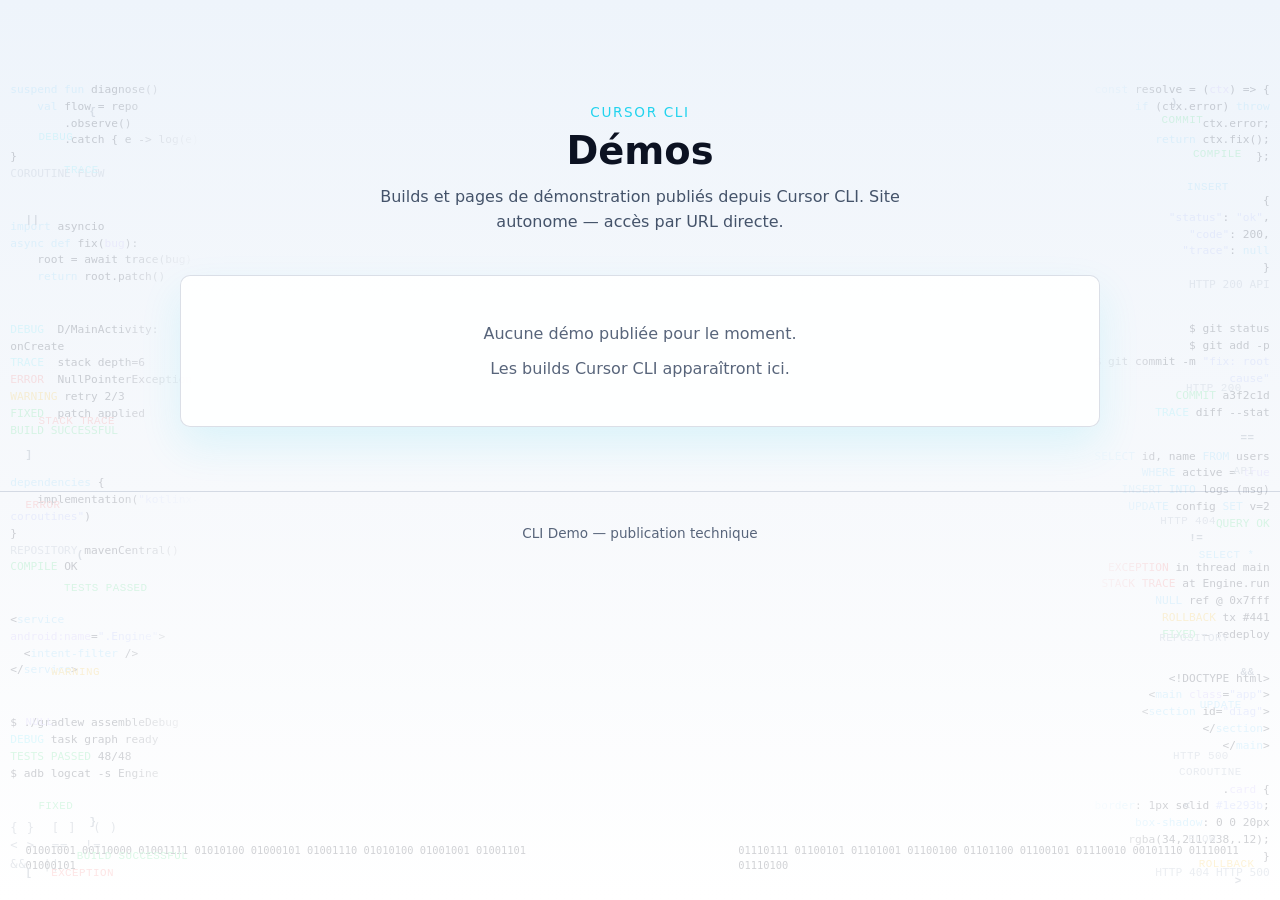
==== index.html @ 3b95309a "Add autonomous GitHub Pages mini-site for Cursor CLI demos. Empty catalog with portfolio-matched vis" ====
<!DOCTYPE html>
<html lang="fr">
<head>
    <meta charset="UTF-8">
    <meta name="viewport" content="width=device-width, initial-scale=1.0">
    <meta name="theme-color" content="#0a0e1a">
    <meta name="color-scheme" content="light dark">
    <meta name="robots" content="noindex, nofollow">
    <meta name="description" content="Catalogue de démonstrations produites via Cursor CLI.">
    <title>CLI Demo</title>
    <link rel="icon" href="assets/favicon.svg" type="image/svg+xml">
    <script src="js/theme.js"></script>
    <link rel="stylesheet" href="css/themes.css">
    <link rel="stylesheet" href="css/site.css">
    <link rel="stylesheet" href="css/bg-layout.css">
    <link rel="stylesheet" href="css/interactive.css">
    <link rel="stylesheet" href="css/demo.css">
</head>
<body>
    <script src="js/site-bg.js"></script>

    <main class="site-main">
        <header class="demo-hero">
            <p class="demo-hero__eyebrow">Cursor CLI</p>
            <h1>Démos</h1>
            <p class="demo-hero__lead">
                Builds et pages de démonstration publiés depuis Cursor CLI.
                Site autonome — accès par URL directe.
            </p>
        </header>

        <section id="demoGrid" class="demo-grid" aria-live="polite" aria-busy="true">
            <div class="demo-empty" role="status">
                <p>Chargement…</p>
            </div>
        </section>
    </main>

    <footer class="site-footer">
        <p>CLI Demo — publication technique</p>
    </footer>

    <script src="js/catalog.js"></script>
</body>
</html>
---- css/themes.css ----
/* ── Variables de thème Weidler Studio ──
   Nuit (:root) et jour (html[data-theme="day"]).
   Couleurs composants : site.css · Interactions : interactive.css */

/* ── Thème nuit (défaut) ── */
:root,
html[data-theme="night"],
html[data-theme="auto"][data-theme-effective="night"] {
    --bg-deep: #060810;
    --bg-top: #0c1222;
    --bg-gradient-end: #040608;
    --bg-surface: rgba(14, 20, 36, 0.72);
    --bg-card: rgba(12, 18, 32, 0.85);
    --border: rgba(56, 80, 120, 0.35);
    --text: #f0f4ff;
    --text-muted: #94a3b8;
    --text-muted-soft: #b4c1d3;
    --lead-color: #cbd5e1;
    --accent: #22d3ee;
    --accent-dim: #0891b2;
    --accent-violet: #8b5cf6;
    --accent-glow: rgba(34, 211, 238, 0.18);
    --accent-soft: rgba(34, 211, 238, 0.1);
    --glow-cyan: 0 0 20px rgba(34, 211, 238, 0.18), 0 0 40px rgba(34, 211, 238, 0.06);
    --glow-violet: 0 0 20px rgba(139, 92, 246, 0.18), 0 0 40px rgba(139, 92, 246, 0.06);
    --glow-blue: 0 0 20px rgba(59, 130, 246, 0.18), 0 0 40px rgba(59, 130, 246, 0.06);
    --badge-dev: #c9a227;
    --badge-soon: #64748b;
    --badge-tool: #3b82f6;
    --header-bg: rgba(8, 12, 22, 0.92);
    --surface-color: #1b2234;
    --preferences-text: #ffffff;
    --btn-primary-bg: linear-gradient(180deg, rgba(16, 38, 68, 0.92) 0%, rgba(10, 24, 46, 0.96) 100%);
    --btn-primary-bg-hover: linear-gradient(180deg, rgba(20, 48, 82, 0.96) 0%, rgba(14, 30, 54, 1) 100%);
    --btn-primary-border: rgba(34, 211, 238, 0.52);
    --btn-primary-border-hover: rgba(34, 211, 238, 0.72);
    --btn-secondary-bg: rgba(8, 12, 24, 0.5);
    --btn-secondary-border: rgba(139, 92, 246, 0.42);
    --lang-inactive: #9aa7bd;
    --lang-active-bg: #0f2a38;
    --lang-active-text: #f4fcff;
    --lang-toggle-bg: #0f2a38;
    --lang-toggle-border: #22d3ee;
    --dropdown-bg: rgba(12, 18, 32, 0.98);
    --panel-muted-bg: rgba(14, 20, 36, 0.52);
    --panel-muted-border: rgba(56, 80, 120, 0.28);
    --conclusion-bg: rgba(14, 20, 36, 0.48);
    --conclusion-border: rgba(56, 80, 120, 0.38);
    --conclusion-text: #dce3ed;
    --meta-theme-color: #0a0e1a;
}

/* ── Thème jour (+ Auto résolu en jour via data-theme-effective) ── */
html[data-theme="day"],
html[data-theme="auto"][data-theme-effective="day"] {
    --bg-deep: #f7f9fc;
    --bg-top: #eef4fb;
    --bg-gradient-end: #ffffff;
    --bg-surface: rgba(255, 255, 255, 0.78);
    --bg-card: rgba(255, 255, 255, 0.9);
    --border: rgba(93, 112, 145, 0.22);
    --text: #0c1222;
    --text-muted: #58657b;
    --text-muted-soft: #74839a;
    --lead-color: #44536a;
    --accent: #22d3ee;
    --accent-dim: #0891b2;
    --accent-violet: #8b5cf6;
    --accent-glow: rgba(34, 211, 238, 0.12);
    --accent-soft: rgba(34, 211, 238, 0.06);
    --glow-cyan: 0 18px 42px rgba(34, 211, 238, 0.12);
    --glow-violet: 0 18px 42px rgba(139, 92, 246, 0.1);
    --glow-blue: 0 18px 42px rgba(59, 130, 246, 0.12);
    --card-border: rgba(34, 211, 238, 0.18);
    --card-shadow: 0 12px 30px rgba(12, 18, 34, 0.06);
    --badge-dev: #b45309;
    --badge-soon: #64748b;
    --badge-tool: #2563eb;
    --header-bg: rgba(244, 248, 253, 0.92);
    --surface-color: #eef4fb;
    --preferences-text: #0c1222;
    --btn-primary-bg: linear-gradient(180deg, #ffffff 0%, #eef8ff 100%);
    --btn-primary-bg-hover: #22d3ee;
    --btn-primary-border: rgba(34, 211, 238, 0.45);
    --btn-primary-border-hover: #22d3ee;
    --btn-primary-text-hover: #ffffff;
    --btn-secondary-bg: rgba(255, 255, 255, 0.85);
    --btn-secondary-border: rgba(139, 92, 246, 0.35);
    --lang-inactive: #0c1222;
    --lang-active-bg: #22d3ee;
    --lang-active-text: #ffffff;
    --lang-toggle-bg: #e8f7fb;
    --lang-toggle-text: #0c1222;
    --lang-toggle-border: rgba(34, 211, 238, 0.35);
    --dropdown-bg: rgba(255, 255, 255, 0.98);
    --panel-muted-bg: rgba(255, 255, 255, 0.92);
    --panel-muted-border: rgba(93, 112, 145, 0.18);
    --conclusion-bg: rgba(255, 255, 255, 0.92);
    --conclusion-border: rgba(34, 211, 238, 0.18);
    --conclusion-text: #44536a;
    --meta-theme-color: #f7f9fc;
}
---- css/site.css ----
/* cli-demo — base (adapté du portfolio, autonome) */

:root {
    --radius: 10px;
    --btn-radius: 15px;
    --header-h: 64px;
    --font: "Segoe UI", system-ui, -apple-system, BlinkMacSystemFont, sans-serif;
}

*,
*::before,
*::after {
    box-sizing: border-box;
}

html {
    scroll-behavior: smooth;
}

body {
    margin: 0;
    min-height: 100vh;
    background: linear-gradient(180deg, var(--bg-top) 0%, var(--bg-deep) 55%, var(--bg-gradient-end) 100%);
    color: var(--text);
    font-family: var(--font);
}

.home-bg-deco {
    opacity: 0.18;
}

.home-bg-side {
    font-family: "Cascadia Code", "Consolas", "Courier New", monospace;
    opacity: 1;
}

.home-bg-block--symbols {
    opacity: 0.85;
}

.home-bg-edge,
.home-bg-scatter {
    font-family: "Cascadia Code", "Consolas", "Courier New", monospace;
    opacity: 1;
}

.home-bg-sym {
    color: #64748b;
}

.home-bg-deco .code-kw { color: #7dd3fc; }
.home-bg-deco .code-str { color: #a5b4fc; }
.home-bg-deco .code-var { color: #c4b5fd; }
.home-bg-deco .code-log { color: #67e8f9; }
.home-bg-deco .code-err { color: #f87171; }
.home-bg-deco .code-warn { color: #fbbf24; }
.home-bg-deco .code-ok { color: #4ade80; }
.home-bg-deco .code-tag { color: #94a3b8; }
.home-bg-deco .code-sym { color: #64748b; }

img, video, svg {
    max-width: 100%;
    height: auto;
}

a {
    color: inherit;
}

a:visited {
    color: inherit;
}
---- css/bg-layout.css ----
﻿.home-bg-deco {
    position: fixed;
    inset: 0;
    z-index: 0;
    pointer-events: none;
    overflow: hidden;
    mask-image: radial-gradient(ellipse 56% 38% at 50% 22%, transparent 0%, black 74%);
    -webkit-mask-image: radial-gradient(ellipse 56% 38% at 50% 22%, transparent 0%, black 74%);
}

.home-bg-side {
    position: absolute;
    top: var(--header-h);
    bottom: 0;
    width: min(210px, 16vw);
    display: flex;
    flex-direction: column;
    justify-content: space-between;
    gap: clamp(16px, 3vh, 32px);
    padding: clamp(12px, 2vh, 24px) 0 clamp(20px, 3vh, 40px);
    font-size: clamp(0.56rem, 0.95vw, 0.7rem);
    line-height: 1.5;
    user-select: none;
}

.home-bg-side--left {
    left: 0;
    padding-left: clamp(4px, 0.8vw, 12px);
    mask-image: linear-gradient(to right, black 55%, transparent 100%);
    -webkit-mask-image: linear-gradient(to right, black 55%, transparent 100%);
}

.home-bg-side--right {
    right: 0;
    padding-right: clamp(4px, 0.8vw, 12px);
    text-align: right;
    mask-image: linear-gradient(to left, black 55%, transparent 100%);
    -webkit-mask-image: linear-gradient(to left, black 55%, transparent 100%);
}

.home-bg-block {
    margin: 0;
    white-space: pre-wrap;
    word-break: break-word;
    flex-shrink: 0;
}

.home-bg-block--symbols {
    font-size: clamp(0.62rem, 1vw, 0.76rem);
    letter-spacing: 0.08em;
}

.home-bg-edge {
    position: absolute;
    left: 0;
    right: 0;
    display: flex;
    justify-content: space-between;
    gap: clamp(16px, 4vw, 48px);
    padding: 0 clamp(8px, 2vw, 40px) clamp(20px, 3vh, 36px);
    font-size: clamp(0.52rem, 0.85vw, 0.65rem);
    line-height: 1.45;
    user-select: none;
}

.home-bg-edge--bottom {
    bottom: 0;
}

.home-bg-edge .home-bg-block {
    max-width: 42%;
    margin: 0;
}

.home-bg-scatter {
    position: absolute;
    inset: var(--header-h) 0 0 0;
    font-size: clamp(0.54rem, 0.9vw, 0.68rem);
    user-select: none;
}

.home-bg-kw,
.home-bg-sym {
    position: absolute;
    white-space: nowrap;
    letter-spacing: 0.04em;
}

.home-bg-sym {
    font-weight: 600;
}

.home-bg-scatter .home-bg-kw:nth-child(1) {
    top: 8%;
    left: 3%;
}

.home-bg-scatter .home-bg-kw:nth-child(2) {
    top: 52%;
    left: 2%;
}

.home-bg-scatter .home-bg-kw:nth-child(3) {
    top: 72%;
    left: 4%;
}

.home-bg-scatter .home-bg-kw:nth-child(4) {
    top: 88%;
    left: 3%;
}

.home-bg-scatter .home-bg-kw:nth-child(5) {
    top: 94%;
    left: 6%;
}

.home-bg-scatter .home-bg-kw:nth-child(6) {
    top: 62%;
    left: 5%;
}

.home-bg-scatter .home-bg-kw:nth-child(7) {
    top: 12%;
    left: 5%;
}

.home-bg-scatter .home-bg-kw:nth-child(8) {
    top: 78%;
    left: 2%;
}

.home-bg-scatter .home-bg-kw:nth-child(9) {
    top: 42%;
    left: 3%;
}

.home-bg-scatter .home-bg-kw:nth-child(10) {
    top: 96%;
    left: 4%;
}

.home-bg-scatter .home-bg-kw:nth-child(11) {
    top: 10%;
    right: 3%;
}

.home-bg-scatter .home-bg-kw:nth-child(12) {
    top: 48%;
    right: 2%;
}

.home-bg-scatter .home-bg-kw:nth-child(13) {
    top: 68%;
    right: 4%;
}

.home-bg-scatter .home-bg-kw:nth-child(14) {
    top: 84%;
    right: 3%;
}

.home-bg-scatter .home-bg-kw:nth-child(15) {
    top: 92%;
    right: 5%;
}

.home-bg-scatter .home-bg-kw:nth-child(16) {
    top: 58%;
    right: 2%;
}

.home-bg-scatter .home-bg-kw:nth-child(17) {
    top: 14%;
    right: 4%;
}

.home-bg-scatter .home-bg-kw:nth-child(18) {
    top: 76%;
    right: 3%;
}

.home-bg-scatter .home-bg-kw:nth-child(19) {
    top: 6%;
    right: 6%;
}

.home-bg-scatter .home-bg-kw:nth-child(20) {
    top: 95%;
    right: 2%;
}

.home-bg-scatter .home-bg-kw:nth-child(21) {
    top: 38%;
    right: 3%;
}

.home-bg-scatter .home-bg-kw:nth-child(22) {
    top: 54%;
    right: 5%;
}

.home-bg-scatter .home-bg-kw:nth-child(23) {
    top: 82%;
    right: 4%;
}

.home-bg-scatter .home-bg-sym:nth-child(24) {
    top: 5%;
    left: 7%;
}

.home-bg-scatter .home-bg-sym:nth-child(25) {
    top: 90%;
    left: 7%;
}

.home-bg-scatter .home-bg-sym:nth-child(26) {
    top: 96%;
    left: 2%;
}

.home-bg-scatter .home-bg-sym:nth-child(27) {
    top: 46%;
    left: 2%;
}

.home-bg-scatter .home-bg-sym:nth-child(28) {
    top: 58%;
    left: 6%;
}

.home-bg-scatter .home-bg-sym:nth-child(29) {
    top: 4%;
    right: 8%;
}

.home-bg-scatter .home-bg-sym:nth-child(30) {
    top: 88%;
    right: 7%;
}

.home-bg-scatter .home-bg-sym:nth-child(31) {
    top: 97%;
    right: 3%;
}

.home-bg-scatter .home-bg-sym:nth-child(32) {
    top: 44%;
    right: 2%;
}

.home-bg-scatter .home-bg-sym:nth-child(33) {
    top: 56%;
    right: 6%;
}

.home-bg-scatter .home-bg-sym:nth-child(34) {
    top: 72%;
    right: 2%;
}

.home-bg-scatter .home-bg-sym:nth-child(35) {
    top: 18%;
    left: 2%;
}

.home-bg-scatter .home-bg-sym:nth-child(36) {
    top: 16%;
    right: 2%;
}
---- css/interactive.css ----
/* cli-demo — boutons (adapté du portfolio) */

.btn-primary {
    display: inline-flex;
    align-items: center;
    justify-content: center;
    gap: 0.4rem;
    padding: 0.7rem 1.25rem;
    text-decoration: none;
    font: inherit;
    font-weight: 600;
    background: var(--btn-primary-bg);
    color: var(--text);
    border-radius: var(--btn-radius);
    border: 1px solid var(--btn-primary-border);
    box-shadow:
        0 0 16px rgba(34, 211, 238, 0.12),
        0 4px 12px rgba(0, 0, 0, 0.22);
    transition: background 0.2s ease, border-color 0.2s ease, box-shadow 0.2s ease, transform 0.2s ease;
    cursor: pointer;
}

.btn-primary:hover {
    background: var(--btn-primary-bg-hover);
    border-color: var(--btn-primary-border-hover);
    transform: translateY(-2px);
    box-shadow: 0 0 22px rgba(34, 211, 238, 0.2), 0 6px 16px rgba(0, 0, 0, 0.28);
    color: var(--text);
}

html[data-theme="day"] .btn-primary:hover,
html[data-theme="auto"][data-theme-effective="day"] .btn-primary:hover {
    color: var(--btn-primary-text-hover, #fff);
}
---- css/demo.css ----
/* cli-demo — catalogue */

.site-main {
    position: relative;
    z-index: 1;
    width: min(920px, calc(100% - 2rem));
    margin: 0 auto;
    padding: calc(var(--header-h) + 2.5rem) 0 4rem;
}

.demo-hero {
    text-align: center;
    margin-bottom: 2.5rem;
}

.demo-hero__eyebrow {
    margin: 0 0 0.5rem;
    font-size: 0.85rem;
    letter-spacing: 0.12em;
    text-transform: uppercase;
    color: var(--accent);
}

.demo-hero h1 {
    margin: 0 0 0.75rem;
    font-size: clamp(1.75rem, 4vw, 2.4rem);
    font-weight: 700;
}

.demo-hero__lead {
    margin: 0 auto;
    max-width: 36rem;
    color: var(--lead-color);
    line-height: 1.55;
}

.demo-grid {
    display: grid;
    gap: 1.25rem;
}

.demo-empty {
    padding: 2rem 1.5rem;
    text-align: center;
    color: var(--text-muted);
    background: var(--bg-card);
    border: 1px solid var(--border);
    border-radius: var(--radius);
    box-shadow: var(--glow-cyan);
}

.demo-card {
    display: flex;
    flex-wrap: wrap;
    align-items: center;
    justify-content: space-between;
    gap: 1rem 1.5rem;
    padding: 1.25rem 1.4rem;
    background: var(--bg-card);
    border: 1px solid var(--border);
    border-radius: var(--radius);
    backdrop-filter: blur(8px);
    -webkit-backdrop-filter: blur(8px);
    box-shadow: 0 0 24px rgba(139, 92, 246, 0.06);
}

.demo-card__meta {
    flex: 1 1 14rem;
    min-width: 0;
}

.demo-card__badge {
    display: inline-block;
    margin-bottom: 0.4rem;
    padding: 0.15rem 0.65rem;
    font-size: 0.75rem;
    border-radius: 20px;
    background: var(--accent-soft);
    color: var(--accent);
}

.demo-card__badge--web {
    background: rgba(139, 92, 246, 0.12);
    color: var(--accent-violet);
}

.demo-card h2 {
    margin: 0 0 0.35rem;
    font-size: 1.2rem;
}

.demo-card__desc {
    margin: 0;
    color: var(--text-muted);
    font-size: 0.95rem;
    line-height: 1.45;
}

.demo-card__updated {
    margin: 0.4rem 0 0;
    font-size: 0.8rem;
    color: var(--text-muted-soft);
}

.site-footer {
    position: relative;
    z-index: 1;
    padding: 1.25rem 1rem 2rem;
    text-align: center;
    color: var(--text-muted);
    font-size: 0.85rem;
    border-top: 1px solid var(--border);
}
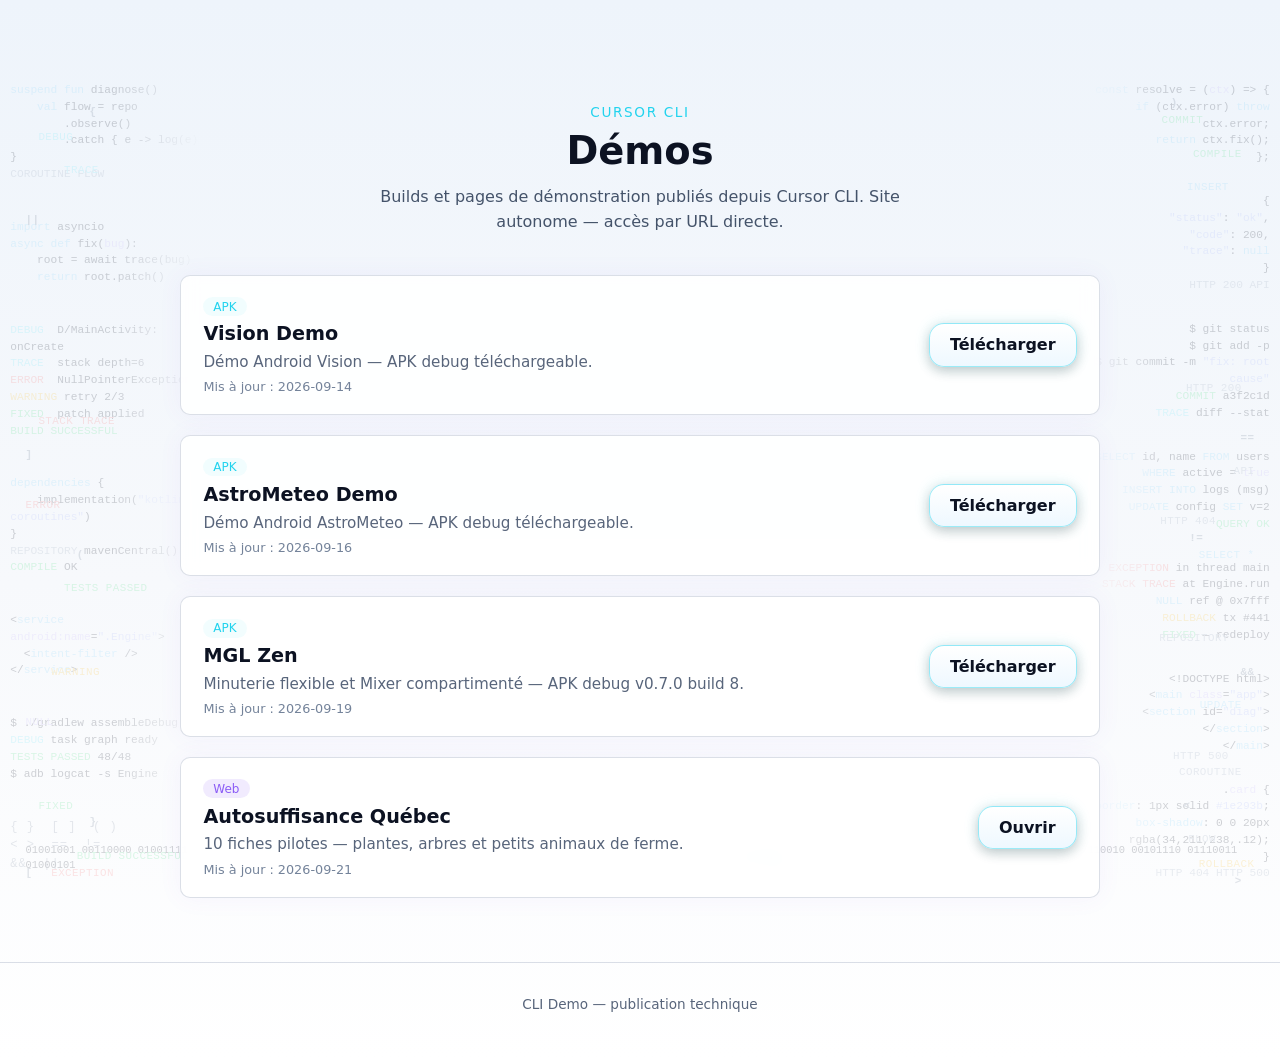
==== commit 387eb300: "Bust catalog cache and open web demos in a new tab." ====
--- a/index.html
+++ b/index.html
@@ -5,8 +5,8 @@
     <meta name="viewport" content="width=device-width, initial-scale=1.0">
     <meta name="theme-color" content="#0a0e1a">
     <meta name="color-scheme" content="light dark">
-    <meta name="robots" content="noindex, nofollow">
-    <meta name="description" content="Catalogue de démonstrations produites via Cursor CLI.">
+    <meta name="robots" content="noindex, nofollow, noarchive">
+    <meta name="googlebot" content="noindex, nofollow, noarchive">
     <title>CLI Demo</title>
     <link rel="icon" href="assets/favicon.svg" type="image/svg+xml">
     <script src="js/theme.js"></script>
@@ -40,6 +40,6 @@
         <p>CLI Demo — publication technique</p>
     </footer>
 
-    <script src="js/catalog.js"></script>
+    <script src="js/catalog.js?v=20260923"></script>
 </body>
 </html>
